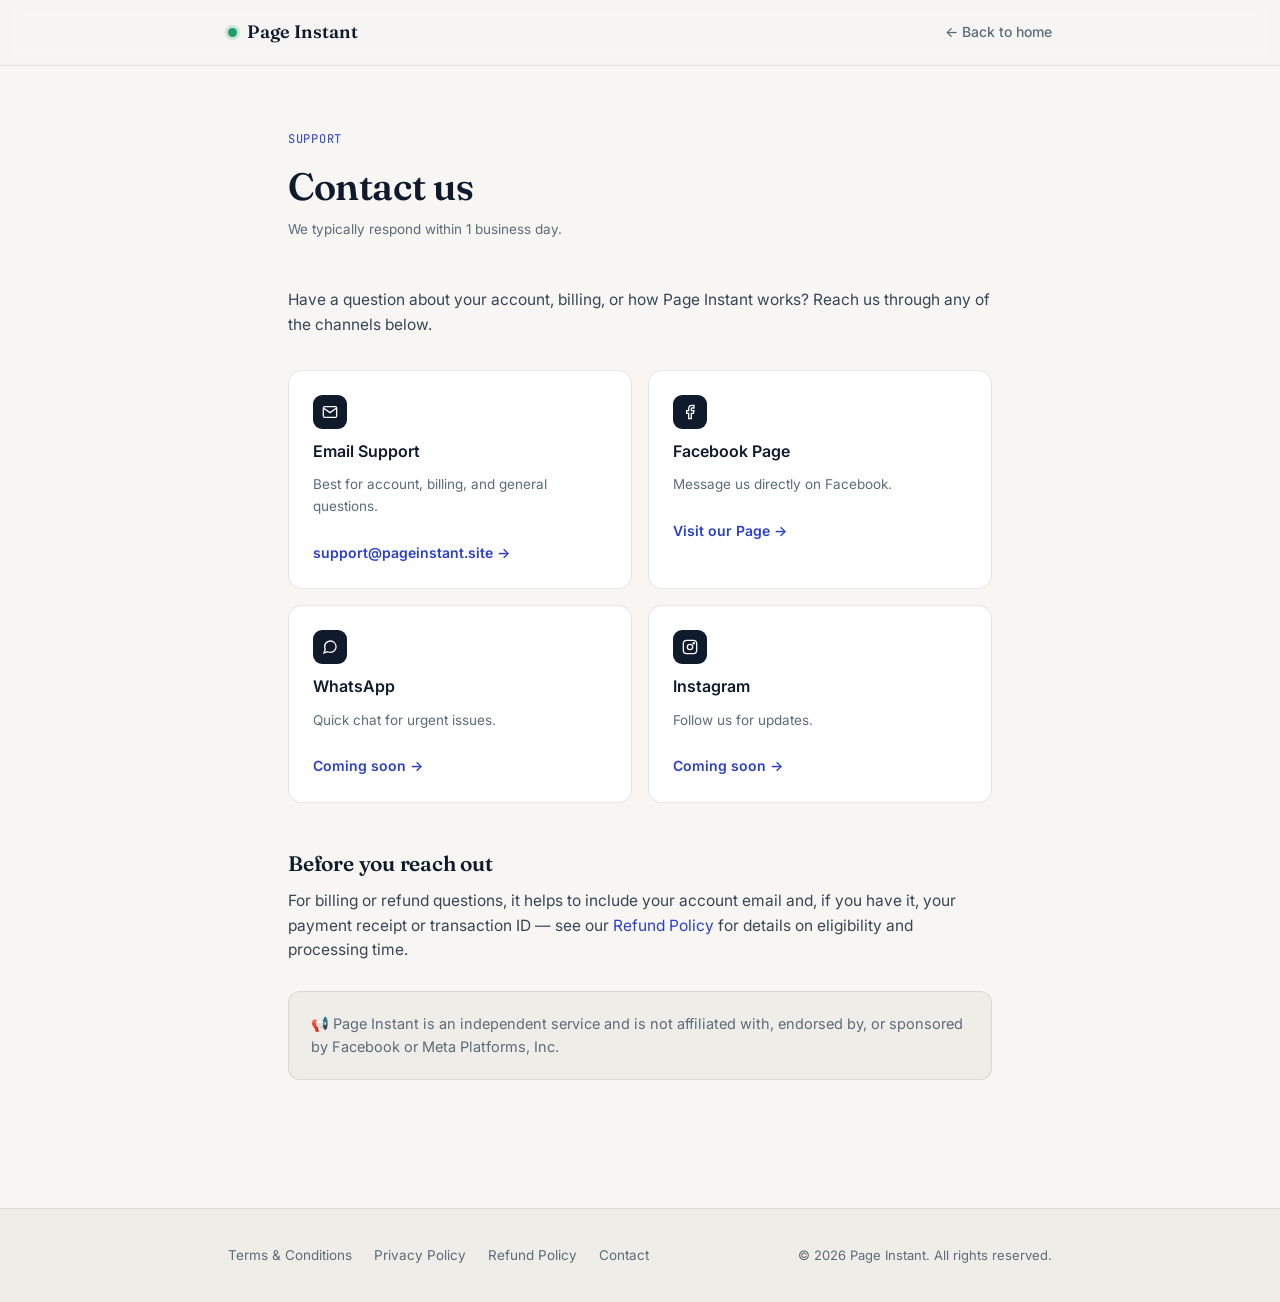
==== contact.html @ eb9757e3 "Add files via upload" ====
<!DOCTYPE html>
<html lang="en">
<head>
<meta charset="UTF-8">
<meta name="viewport" content="width=device-width, initial-scale=1.0">
<title>Contact &amp; Support — Page Instant</title>
<link rel="preconnect" href="https://fonts.googleapis.com">
<link rel="preconnect" href="https://fonts.gstatic.com" crossorigin>
<link href="https://fonts.googleapis.com/css2?family=Fraunces:opsz,wght@9..144,400;9..144,600;9..144,700&family=Inter:wght@400;500;600;700&family=JetBrains+Mono:wght@500&display=swap" rel="stylesheet">
<link rel="stylesheet" href="policy.css">
</head>
<body>

<header>
  <nav>
    <a href="index.html" class="brand"><span class="dot"></span>Page Instant</a>
    <a href="index.html" class="back-link">← Back to home</a>
  </nav>
</header>

<main>
  <span class="doc-eyebrow">Support</span>
  <h1>Contact us</h1>
  <p class="updated">We typically respond within 1 business day.</p>

  <p>Have a question about your account, billing, or how Page Instant works? Reach us through any of the channels below.</p>

  <div class="contact-grid">
    <div class="contact-card">
      <div class="ic"><svg viewBox="0 0 24 24" fill="none" stroke="currentColor" stroke-width="2"><path d="M4 4h16v16H4z" opacity="0"/><path d="M22 6l-10 7L2 6"/><rect x="2" y="4" width="20" height="16" rx="2"/></svg></div>
      <h3>Email Support</h3>
      <p class="note">Best for account, billing, and general questions.</p>
      <a class="cta" href="mailto:support@pageinstant.site">support@pageinstant.site →</a>
    </div>

    <div class="contact-card">
      <div class="ic"><svg viewBox="0 0 24 24" fill="none" stroke="currentColor" stroke-width="2"><path d="M18 2h-3a5 5 0 0 0-5 5v3H7v4h3v8h4v-8h3l1-4h-4V7a1 1 0 0 1 1-1h3z"/></svg></div>
      <h3>Facebook Page</h3>
      <p class="note">Message us directly on Facebook.</p>
      <a class="cta" href="https://www.facebook.com/profile.php?id=61590895688328" target="_blank" rel="noopener">Visit our Page →</a>
    </div>

    <div class="contact-card">
      <div class="ic"><svg viewBox="0 0 24 24" fill="none" stroke="currentColor" stroke-width="2"><path d="M21 11.5a8.38 8.38 0 0 1-.9 3.8 8.5 8.5 0 0 1-7.6 4.7 8.38 8.38 0 0 1-3.8-.9L3 21l1.9-5.7a8.38 8.38 0 0 1-.9-3.8 8.5 8.5 0 0 1 4.7-7.6 8.38 8.38 0 0 1 3.8-.9h.5a8.48 8.48 0 0 1 8 8v.5z"/></svg></div>
      <h3>WhatsApp</h3>
      <p class="note">Quick chat for urgent issues.</p>
      <a class="cta" href="#" id="wa-link">Coming soon →</a>
    </div>

    <div class="contact-card">
      <div class="ic"><svg viewBox="0 0 24 24" fill="none" stroke="currentColor" stroke-width="2"><rect x="2" y="2" width="20" height="20" rx="5"/><circle cx="12" cy="12" r="4"/><circle cx="17.5" cy="6.5" r="1" fill="currentColor"/></svg></div>
      <h3>Instagram</h3>
      <p class="note">Follow us for updates.</p>
      <a class="cta" href="#" id="ig-link">Coming soon →</a>
    </div>
  </div>

  <h2 style="margin-top:48px;">Before you reach out</h2>
  <p>For billing or refund questions, it helps to include your account email and, if you have it, your payment receipt or transaction ID — see our <a href="refund.html">Refund Policy</a> for details on eligibility and processing time.</p>

  <div class="callout">
    📢 Page Instant is an independent service and is not affiliated with, endorsed by, or sponsored by Facebook or Meta Platforms, Inc.
  </div>
</main>

<footer>
  <div class="foot-wrap">
    <div class="links">
      <a href="terms.html">Terms &amp; Conditions</a>
      <a href="privacy.html">Privacy Policy</a>
      <a href="refund.html">Refund Policy</a>
      <a href="contact.html">Contact</a>
    </div>
    <span class="copyright">© 2026 Page Instant. All rights reserved.</span>
  </div>
</footer>

<script>
  // ===== ADD YOUR LINKS HERE WHEN READY =====
  // document.getElementById('wa-link').href = "https://wa.me/92XXXXXXXXX";
  // document.getElementById('ig-link').href = "https://www.instagram.com/yourhandle";
</script>

</body>
</html>
---- policy.css ----
:root{
  --ink:#0F1B2D;
  --paper:#F7F6F3;
  --paper-dim:#EFEDE7;
  --accent:#3D5AFE;
  --accent-deep:#2B3FCB;
  --slate:#5C6B7A;
  --green:#1F9D6B;
  --line:rgba(15,27,45,0.10);
}
*{margin:0;padding:0;box-sizing:border-box;}
body{
  background:var(--paper);
  color:var(--ink);
  font-family:'Inter',sans-serif;
  line-height:1.6;
  -webkit-font-smoothing:antialiased;
}
h1,h2{font-family:'Fraunces',serif;font-weight:600;letter-spacing:-0.01em;line-height:1.15;}
a{color:var(--accent-deep);text-decoration:none;}
a:hover{text-decoration:underline;}
:focus-visible{outline:2px solid var(--accent);outline-offset:3px;border-radius:4px;}

header{
  position:sticky;top:0;z-index:40;
  background:rgba(247,246,243,0.9);
  backdrop-filter:blur(10px);
  border-bottom:1px solid var(--line);
}
nav{
  display:flex;align-items:center;justify-content:space-between;
  padding:18px 28px;max-width:880px;margin:0 auto;
}
.brand{display:flex;align-items:center;gap:10px;font-family:'Fraunces',serif;font-weight:600;font-size:18px;color:var(--ink);text-decoration:none;}
.brand .dot{width:9px;height:9px;border-radius:50%;background:var(--green);box-shadow:0 0 0 3px rgba(31,157,107,0.18);}
.back-link{font-size:14px;color:var(--slate);font-weight:500;text-decoration:none;}
.back-link:hover{color:var(--ink);text-decoration:none;}

main{max-width:760px;margin:0 auto;padding:64px 28px 100px;}
.doc-eyebrow{font-family:'JetBrains Mono',monospace;font-size:12px;letter-spacing:0.06em;text-transform:uppercase;color:var(--accent-deep);display:block;margin-bottom:16px;}
main h1{font-size:38px;margin-bottom:10px;}
.updated{font-size:13.5px;color:var(--slate);margin-bottom:48px;}

main h2{font-size:21px;margin-top:42px;margin-bottom:14px;}
main p{font-size:15.5px;color:#374555;margin-bottom:14px;}
main ul{margin:0 0 14px 0;padding-left:22px;}
main li{font-size:15.5px;color:#374555;margin-bottom:8px;}
main strong{color:var(--ink);font-weight:600;}

.callout{
  background:var(--paper-dim);
  border:1px solid var(--line);
  border-radius:12px;
  padding:20px 22px;
  margin:28px 0;
  font-size:14.5px;
  color:var(--slate);
}
.callout a{font-weight:600;}

.toc{
  background:#fff;border:1px solid var(--line);border-radius:14px;
  padding:22px 24px;margin-bottom:8px;
}
.toc p{font-size:13px;text-transform:uppercase;letter-spacing:0.05em;color:var(--slate);margin-bottom:12px;font-weight:600;}
.toc ol{padding-left:18px;}
.toc li{font-size:14.5px;margin-bottom:7px;}
.toc a{color:var(--ink);}

footer{border-top:1px solid var(--line);background:var(--paper-dim);}
.foot-wrap{max-width:880px;margin:0 auto;padding:36px 28px;display:flex;justify-content:space-between;align-items:center;flex-wrap:wrap;gap:14px;}
.foot-wrap .links{display:flex;gap:22px;flex-wrap:wrap;}
.foot-wrap a{font-size:13.5px;color:var(--slate);}
.foot-wrap a:hover{color:var(--ink);text-decoration:none;}
.copyright{font-size:13px;color:var(--slate);}

.contact-grid{display:grid;grid-template-columns:1fr 1fr;gap:16px;margin-top:32px;}
.contact-card{
  background:#fff;border:1px solid var(--line);border-radius:14px;padding:24px;
  display:flex;flex-direction:column;gap:10px;
}
.contact-card .ic{width:34px;height:34px;border-radius:9px;background:var(--ink);display:flex;align-items:center;justify-content:center;}
.contact-card .ic svg{width:16px;height:16px;stroke:var(--paper);}
.contact-card h3{font-family:'Inter',sans-serif;font-size:16px;font-weight:600;}
.contact-card a.cta{font-size:14px;font-weight:600;color:var(--accent-deep);}
.contact-card p.note{font-size:13.5px;color:var(--slate);}

@media (max-width:640px){
  main h1{font-size:30px;}
  .contact-grid{grid-template-columns:1fr;}
}
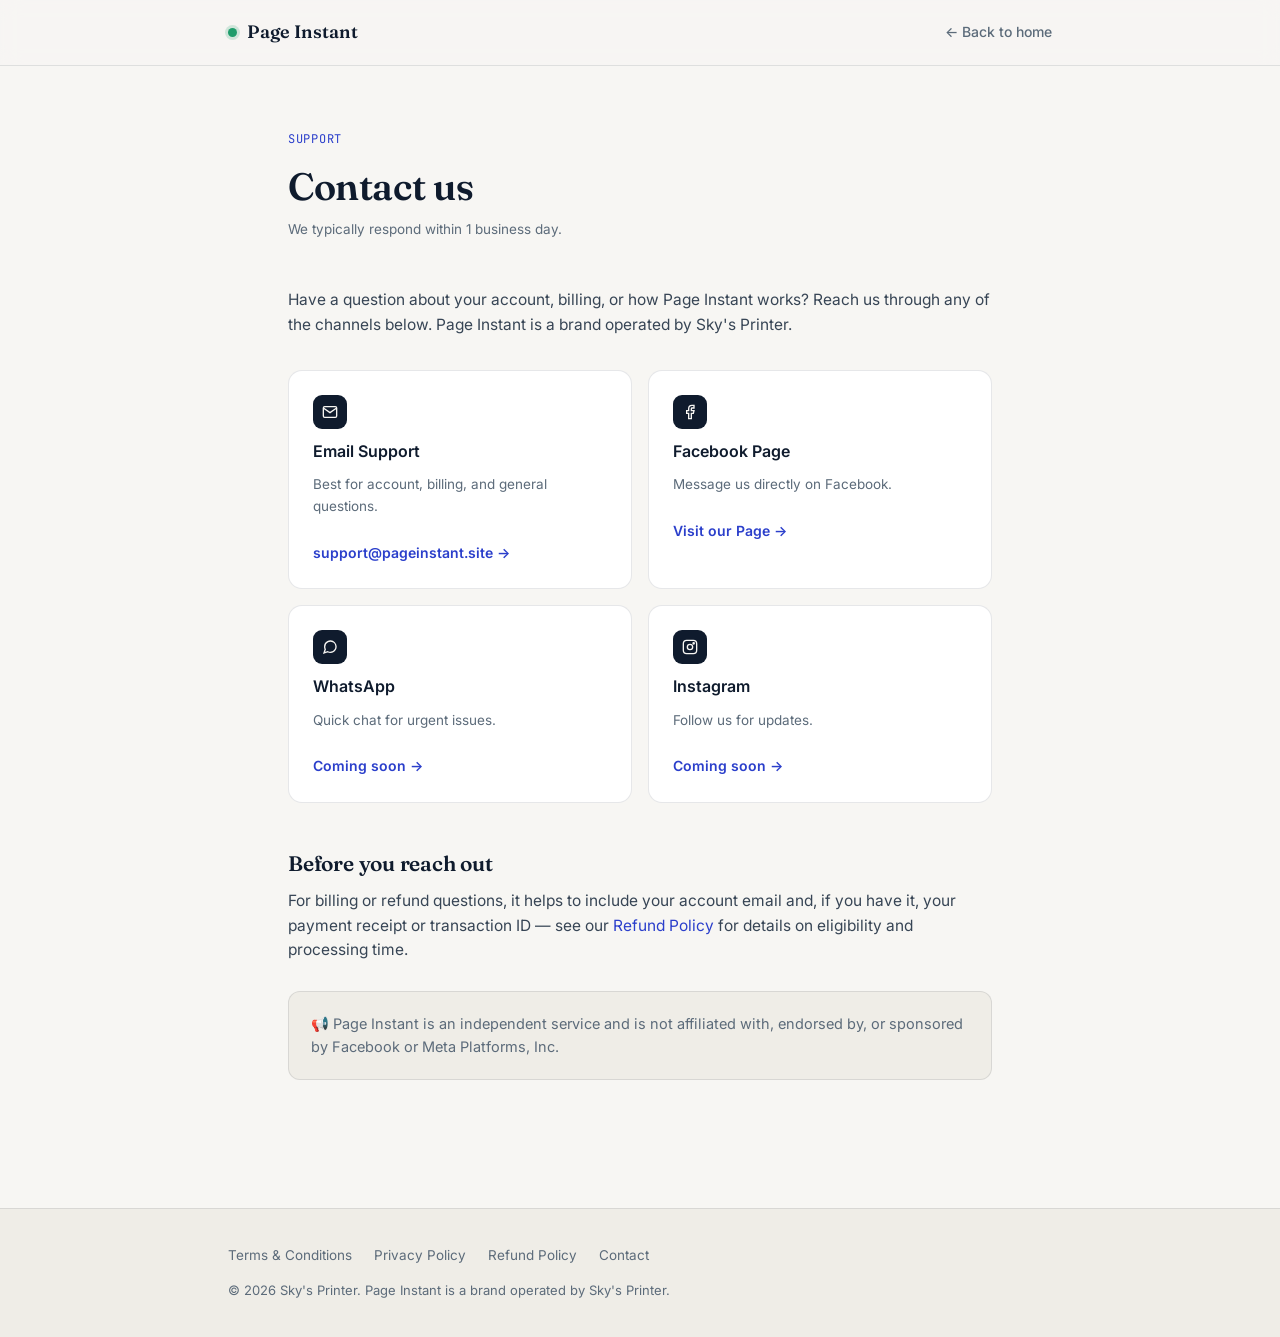
==== commit e995a4d5: "Revise contact page content and footer copyright Updated contact information and footer copyright de" ====
--- a/contact.html
+++ b/contact.html
@@ -10,21 +10,17 @@
 <link rel="stylesheet" href="policy.css">
 </head>
 <body>
-
 <header>
   <nav>
     <a href="index.html" class="brand"><span class="dot"></span>Page Instant</a>
     <a href="index.html" class="back-link">← Back to home</a>
   </nav>
 </header>
-
 <main>
   <span class="doc-eyebrow">Support</span>
   <h1>Contact us</h1>
   <p class="updated">We typically respond within 1 business day.</p>
-
-  <p>Have a question about your account, billing, or how Page Instant works? Reach us through any of the channels below.</p>
-
+  <p>Have a question about your account, billing, or how Page Instant works? Reach us through any of the channels below. Page Instant is a brand operated by Sky's Printer.</p>
   <div class="contact-grid">
     <div class="contact-card">
       <div class="ic"><svg viewBox="0 0 24 24" fill="none" stroke="currentColor" stroke-width="2"><path d="M4 4h16v16H4z" opacity="0"/><path d="M22 6l-10 7L2 6"/><rect x="2" y="4" width="20" height="16" rx="2"/></svg></div>
@@ -32,21 +28,18 @@
       <p class="note">Best for account, billing, and general questions.</p>
       <a class="cta" href="mailto:support@pageinstant.site">support@pageinstant.site →</a>
     </div>
-
     <div class="contact-card">
       <div class="ic"><svg viewBox="0 0 24 24" fill="none" stroke="currentColor" stroke-width="2"><path d="M18 2h-3a5 5 0 0 0-5 5v3H7v4h3v8h4v-8h3l1-4h-4V7a1 1 0 0 1 1-1h3z"/></svg></div>
       <h3>Facebook Page</h3>
       <p class="note">Message us directly on Facebook.</p>
       <a class="cta" href="https://www.facebook.com/profile.php?id=61590895688328" target="_blank" rel="noopener">Visit our Page →</a>
     </div>
-
     <div class="contact-card">
       <div class="ic"><svg viewBox="0 0 24 24" fill="none" stroke="currentColor" stroke-width="2"><path d="M21 11.5a8.38 8.38 0 0 1-.9 3.8 8.5 8.5 0 0 1-7.6 4.7 8.38 8.38 0 0 1-3.8-.9L3 21l1.9-5.7a8.38 8.38 0 0 1-.9-3.8 8.5 8.5 0 0 1 4.7-7.6 8.38 8.38 0 0 1 3.8-.9h.5a8.48 8.48 0 0 1 8 8v.5z"/></svg></div>
       <h3>WhatsApp</h3>
       <p class="note">Quick chat for urgent issues.</p>
       <a class="cta" href="#" id="wa-link">Coming soon →</a>
     </div>
-
     <div class="contact-card">
       <div class="ic"><svg viewBox="0 0 24 24" fill="none" stroke="currentColor" stroke-width="2"><rect x="2" y="2" width="20" height="20" rx="5"/><circle cx="12" cy="12" r="4"/><circle cx="17.5" cy="6.5" r="1" fill="currentColor"/></svg></div>
       <h3>Instagram</h3>
@@ -54,15 +47,12 @@
       <a class="cta" href="#" id="ig-link">Coming soon →</a>
     </div>
   </div>
-
   <h2 style="margin-top:48px;">Before you reach out</h2>
   <p>For billing or refund questions, it helps to include your account email and, if you have it, your payment receipt or transaction ID — see our <a href="refund.html">Refund Policy</a> for details on eligibility and processing time.</p>
-
   <div class="callout">
     📢 Page Instant is an independent service and is not affiliated with, endorsed by, or sponsored by Facebook or Meta Platforms, Inc.
   </div>
 </main>
-
 <footer>
   <div class="foot-wrap">
     <div class="links">
@@ -71,15 +61,13 @@
       <a href="refund.html">Refund Policy</a>
       <a href="contact.html">Contact</a>
     </div>
-    <span class="copyright">© 2026 Page Instant. All rights reserved.</span>
+    <span class="copyright">© 2026 Sky's Printer. Page Instant is a brand operated by Sky's Printer.</span>
   </div>
 </footer>
-
 <script>
   // ===== ADD YOUR LINKS HERE WHEN READY =====
   // document.getElementById('wa-link').href = "https://wa.me/92XXXXXXXXX";
   // document.getElementById('ig-link').href = "https://www.instagram.com/yourhandle";
 </script>
-
 </body>
 </html>
